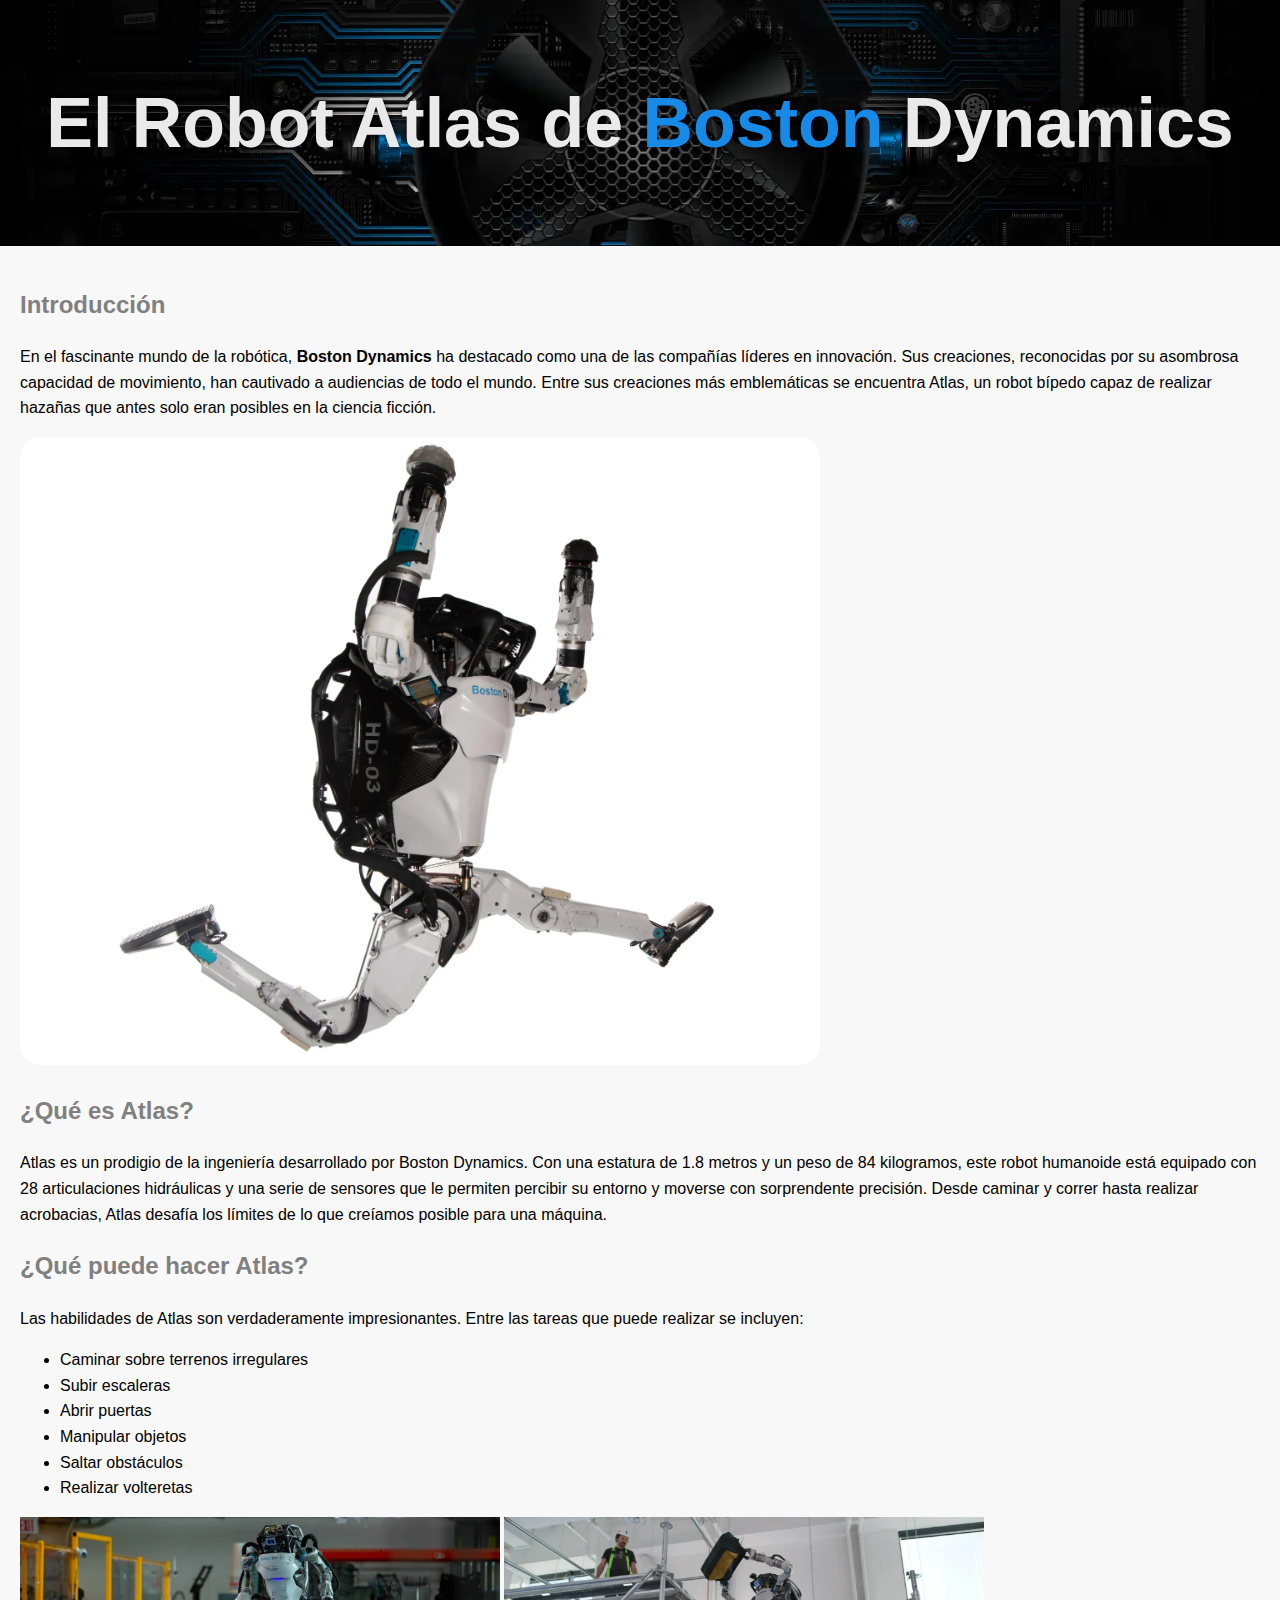
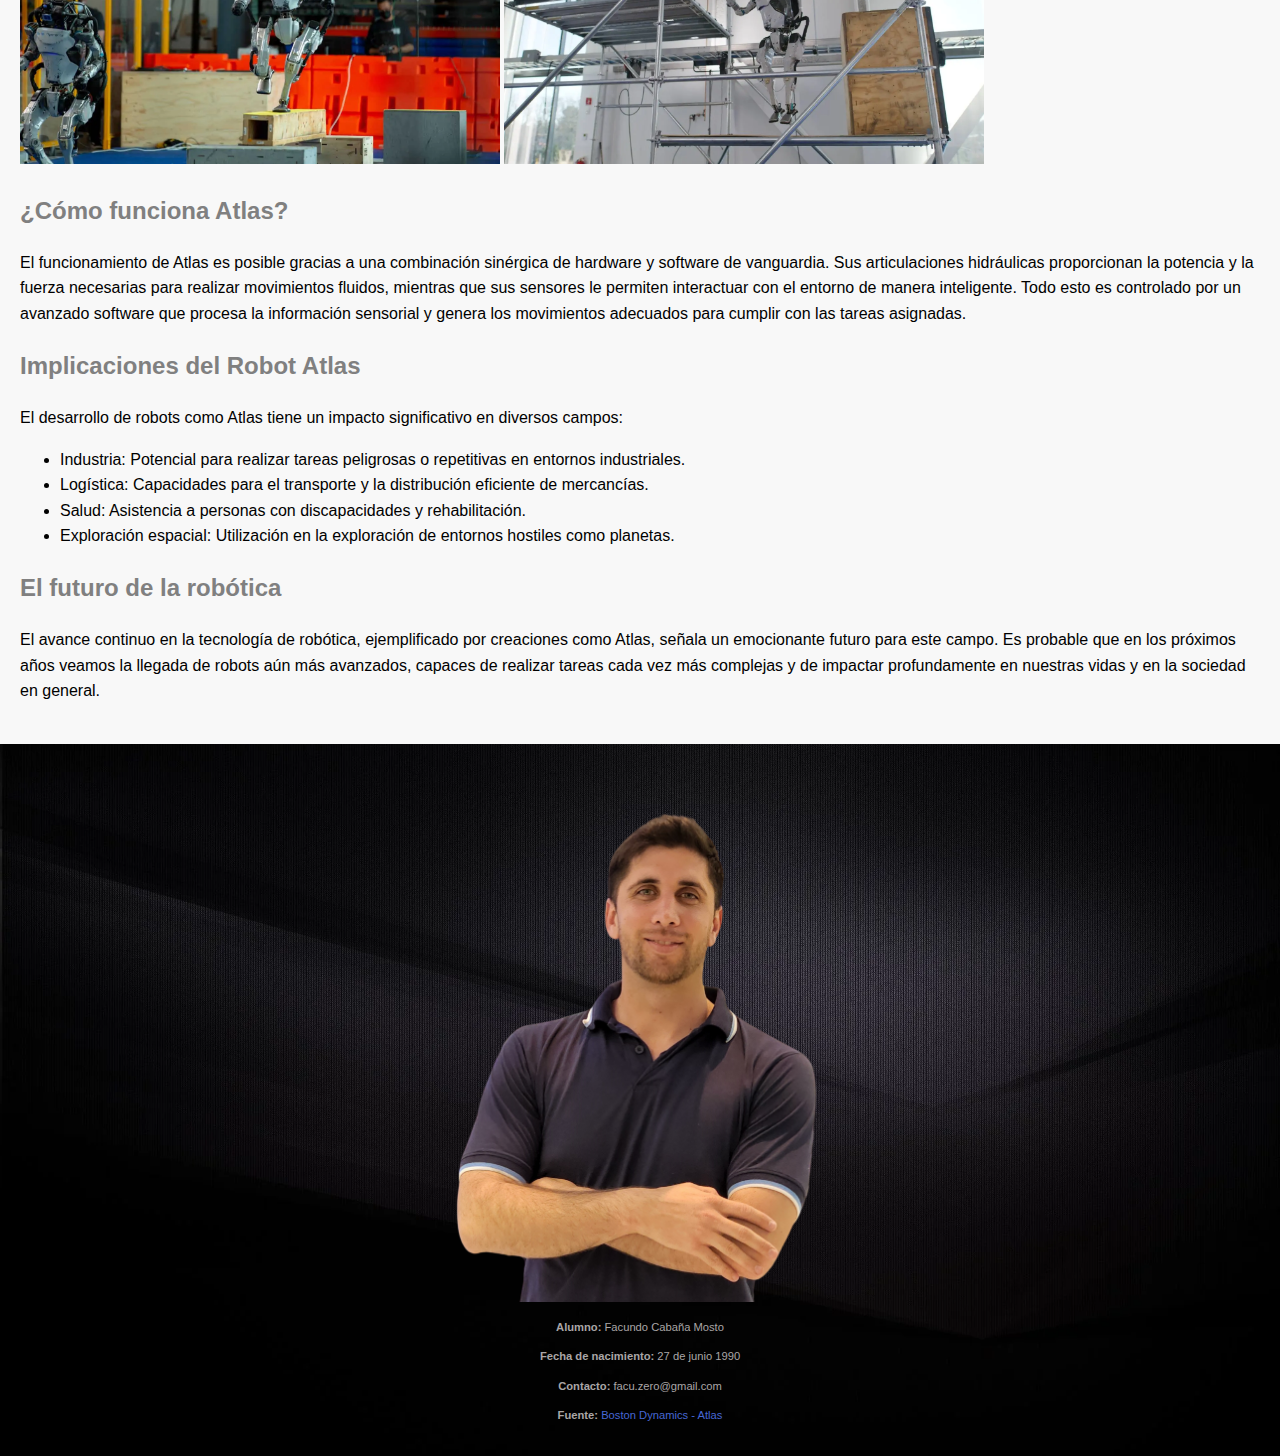
==== TP1/index.html @ c6ea95d4 "Se realiza TP 1" ====
<!DOCTYPE html>
<html lang="es">

<head>
    <!-- codificación de caracteres utilizada -->
    <meta charset="UTF-8">
    <!-- Sitio web responsivos -->
    <meta name="viewport" content="width=device-width, initial-scale=1.0">
    <!-- Autor -->
    <meta name="author" content="Facundo Cabaña Mosto">
    <!-- Descripción del artículo -->
    <meta name="description" content="Artículo sobre el robot Atlas de Boston Dynamics y sus aplicaciones en diversos ámbitos.">
    <!-- Palabras clave para SEO -->
    <meta name="keywords" content="Atlas, Boston Dynamics, robot, robótica, inteligencia artificial, innovación">
    <title>🦾 El Robot Atlas de Boston Dynamics 🦾</title>
    <!-- Enlace al archivo CSS -->
    <link rel="stylesheet" href="./css/style.css">
    <!-- Ícono del sitio -->
    <link rel="icon" href="./img/favicon.ico" sizes="32x32">
</head>

<body>

    <header>
        <!-- Título del artículo -->
        <h1>El Robot Atlas de <span class="titulo-boston">Boston</span> Dynamics</h1>
    </header>

    <main>
        <!-- Introducción -->
        <section id="introduccion">
            <h2>Introducción</h2>
            <p>En el fascinante mundo de la robótica, <strong>Boston Dynamics</strong> ha destacado como una de las compañías líderes en innovación. Sus creaciones, reconocidas por su asombrosa capacidad de movimiento, han cautivado a audiencias de todo el mundo. Entre sus creaciones más emblemáticas se encuentra Atlas, un robot bípedo capaz de realizar hazañas que antes solo eran posibles en la ciencia ficción.</p>
            <!-- Imagen destacada -->
            <img class="imagen-destacada" src="./img/atlas.webp" alt="Imagen del robot Atlas de Boston Dynamics">
        </section>

        <!-- Sección: ¿Qué es Atlas? -->
        <section id="que-es-atlas">
            <h2>¿Qué es Atlas?</h2>
            <article>
                <p>Atlas es un prodigio de la ingeniería desarrollado por Boston Dynamics. Con una estatura de 1.8 metros y un peso de 84 kilogramos, este robot humanoide está equipado con 28 articulaciones hidráulicas y una serie de sensores que le permiten percibir su entorno y moverse con sorprendente precisión. Desde caminar y correr hasta realizar acrobacias, Atlas desafía los límites de lo que creíamos posible para una máquina.</p>
            </article>
        </section>

        <!-- Sección: ¿Qué puede hacer Atlas? -->
        <section id="que-puede-hacer">
            <h2>¿Qué puede hacer Atlas?</h2>
            <article>
                <p>Las habilidades de Atlas son verdaderamente impresionantes. Entre las tareas que puede realizar se incluyen:</p>
                <ul>
                    <li>Caminar sobre terrenos irregulares</li>
                    <li>Subir escaleras</li>
                    <li>Abrir puertas</li>
                    <li>Manipular objetos</li>
                    <li>Saltar obstáculos</li>
                    <li>Realizar volteretas</li>
                </ul>
                <!-- Imágenes ilustrativas -->
                <img class="imagen-robot-caminando" src="./img/atlas-runs-balance-beam-1.webp" alt="Robot Atlas de Boston Dynamics caminando sobre terreno irregular">
                <img class="imagen-robot-salto" src="./img/atlas-throws-while-jumping-1.webp" alt="Robot Atlas de Boston Dynamics saltando para colocar un bolso en una plataforma con altura">
            </article>
        </section>

        <!-- Sección: ¿Cómo funciona Atlas? -->
        <section id="como-funciona">
            <h2>¿Cómo funciona Atlas?</h2>
            <article>
                <p>El funcionamiento de Atlas es posible gracias a una combinación sinérgica de hardware y software de vanguardia. Sus articulaciones hidráulicas proporcionan la potencia y la fuerza necesarias para realizar movimientos fluidos, mientras que sus sensores le permiten interactuar con el entorno de manera inteligente. Todo esto es controlado por un avanzado software que procesa la información sensorial y genera los movimientos adecuados para cumplir con las tareas asignadas.</p>
            </article>
        </section>

        <!-- Sección: Implicaciones del Robot Atlas -->
        <section id="implicaciones">
            <h2>Implicaciones del Robot Atlas</h2>
            <article>
                <p>El desarrollo de robots como Atlas tiene un impacto significativo en diversos campos:</p>
                <ul>
                    <li>Industria: Potencial para realizar tareas peligrosas o repetitivas en entornos industriales.</li>
                    <li>Logística: Capacidades para el transporte y la distribución eficiente de mercancías.</li>
                    <li>Salud: Asistencia a personas con discapacidades y rehabilitación.</li>
                    <li>Exploración espacial: Utilización en la exploración de entornos hostiles como planetas.</li>
                </ul>
            </article>
        </section>

        <!-- Sección: El futuro de la robótica -->
        <section id="futuro">
            <h2>El futuro de la robótica</h2>
            <article>
                <p>El avance continuo en la tecnología de robótica, ejemplificado por creaciones como Atlas, señala un emocionante futuro para este campo. Es probable que en los próximos años veamos la llegada de robots aún más avanzados, capaces de realizar tareas cada vez más complejas y de impactar profundamente en nuestras vidas y en la sociedad en general.</p>
            </article>
        </section>
    </main>

    <footer>
        <!-- Información del autor y fuente -->
        <img class="imgFacu" src="./img/facu_perfil.webp" alt="Imagen del alumno Facundo Cabaña Mosto">
        <p><strong>Alumno:</strong> Facundo Cabaña Mosto </p>
        <p><strong>Fecha de nacimiento:</strong> 27 de junio 1990</p> 
        <p><strong>Contacto:</strong> facu.zero@gmail.com</p>
        <p><strong>Fuente:</strong> <a class="linkFuente" href="https://www.bostondynamics.com/atlas" target="_blank">Boston Dynamics - Atlas</a></p>
    </footer>

</body>
</html>
---- TP1/css/style.css ----
body {
    font-family: Arial, sans-serif;
    margin: 0;
    padding: 0;
    background-color: #f8f8f8;
    color: #333;
    line-height: 1.6;
    text-decoration: none;
    color: inherit;
}
header {
    background-image: url('../img/background2.webp');
    color: #fff;
    padding: 20px;
    text-align: center;
    background-size: cover; /* Ajusta el tamaño de la imagen para cubrir todo el área del footer */
    background-position: center; /* Centra la imagen dentro del footer */
    background-repeat: no-repeat; /* Evita que la imagen se repita */
    text-shadow: 0px 0px 5px rgba(0,0,0,0.64);

}

main {
    padding: 20px;
}
.titulo-boston{
    color: rgb(23, 137, 230);
}
h1 {
    color: #ebeaea;
    font-size: 70px;
}

.imagen-destacada{
    width: 50rem;
    border-radius: 20px;
}
.imagen-robot-caminando, .imagen-robot-salto{
    width: 30rem;
}

h2, h3 {
    color: #808080;
}
article {
    margin-bottom: 20px;
}
img {
    max-width: 100%;
    height: auto;
}
footer {
    color: #aaa6a6;
    padding: 20px;
    font-size: 0.7rem;
    text-decoration: none;
    background-image: url('../img/background.webp');
    background-size: cover; /* Ajusta el tamaño de la imagen para cubrir todo el área del footer */
    background-position: center; /* Centra la imagen dentro del footer */
    background-repeat: no-repeat; /* Evita que la imagen se repita */
    align-items: center;
    text-align: center;
}
.linkFuente{
    text-decoration: none;
    color: rgb(70, 103, 212);
}

.imgFacu{
    width: 400px;
}
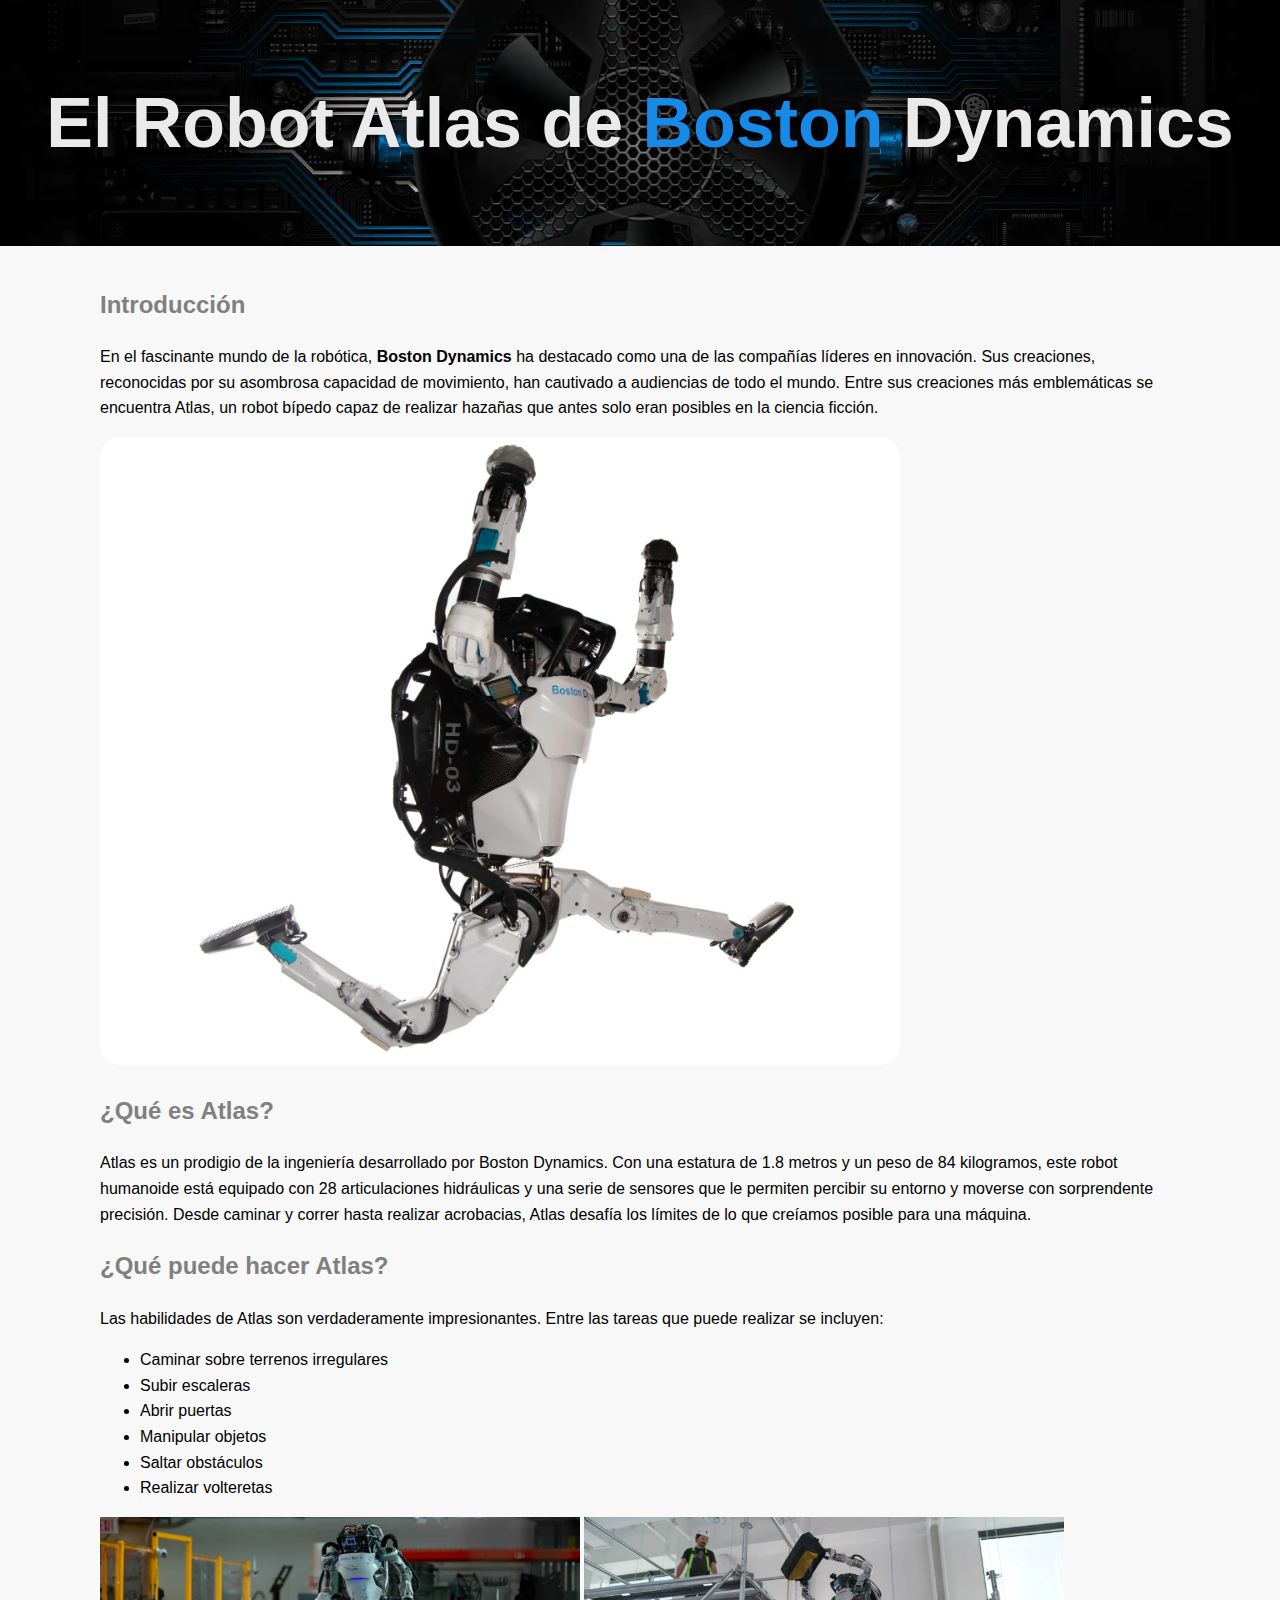
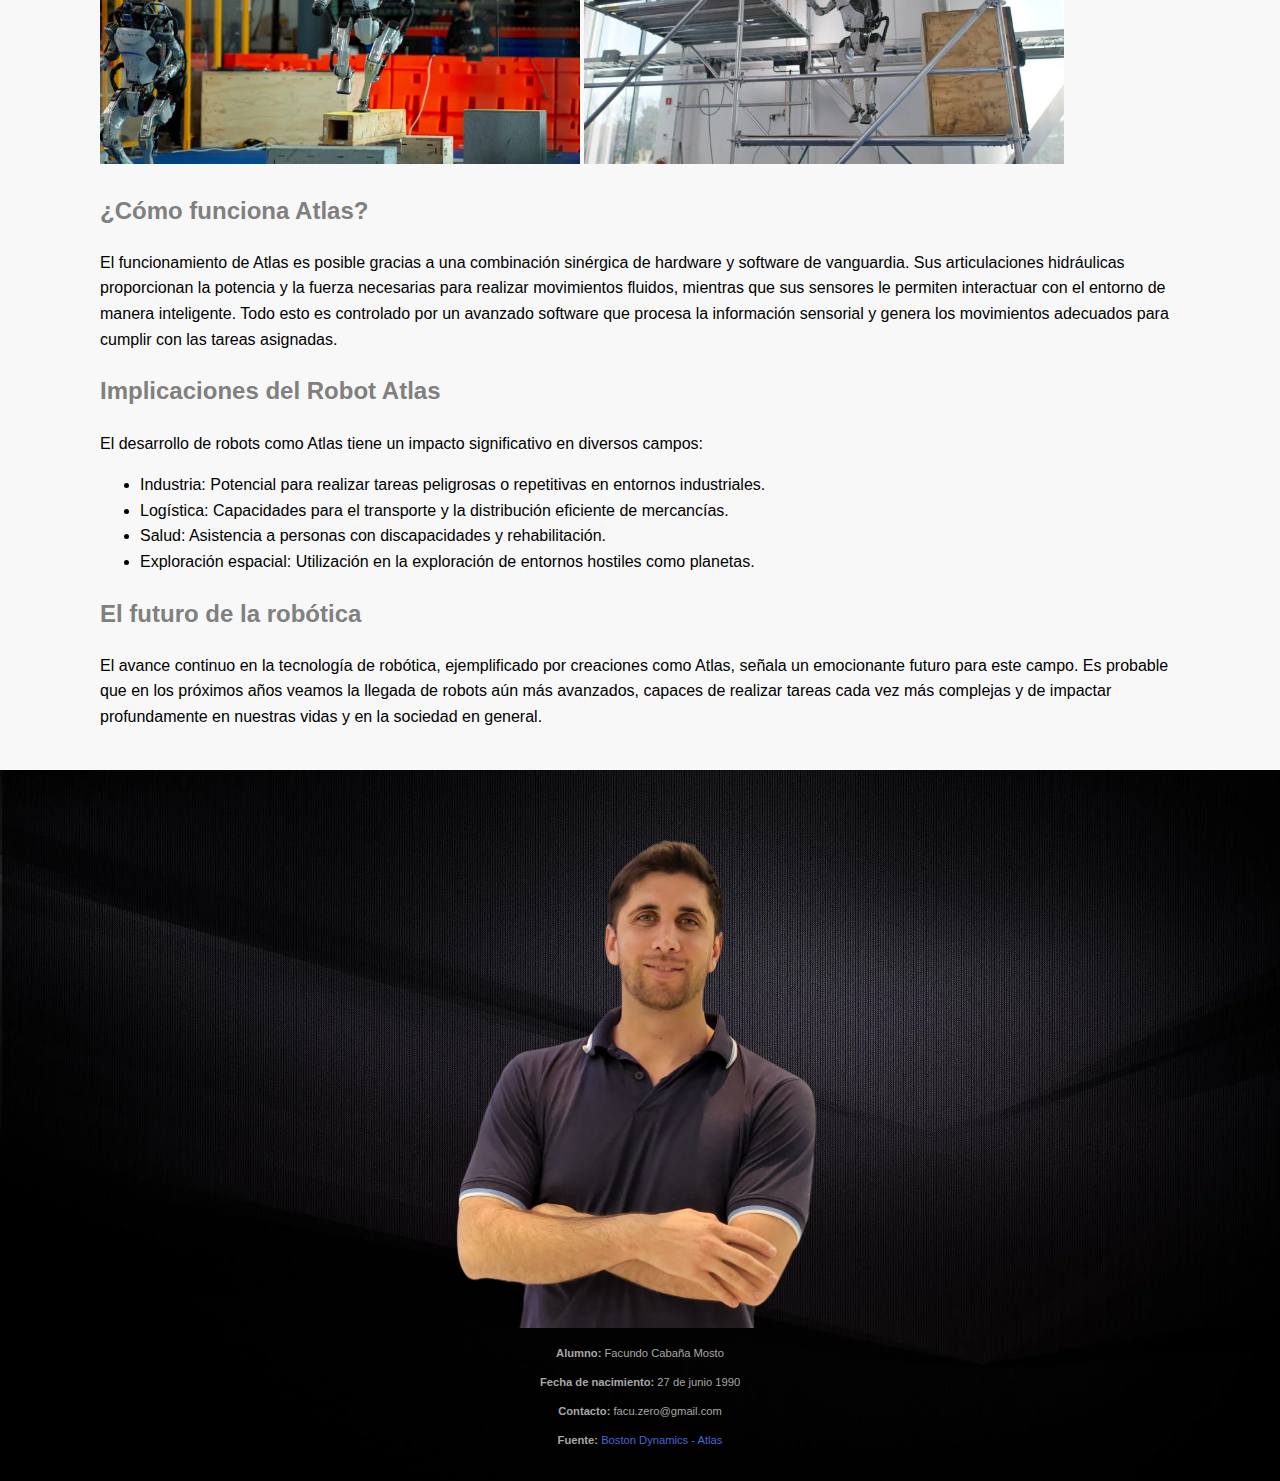
==== commit d87fe545: "Se realiza Desafio 5" ====
--- a/TP1/index.html
+++ b/TP1/index.html
@@ -96,10 +96,12 @@
     <footer>
         <!-- Información del autor y fuente -->
         <img class="imgFacu" src="./img/facu_perfil.webp" alt="Imagen del alumno Facundo Cabaña Mosto">
-        <p><strong>Alumno:</strong> Facundo Cabaña Mosto </p>
-        <p><strong>Fecha de nacimiento:</strong> 27 de junio 1990</p> 
-        <p><strong>Contacto:</strong> facu.zero@gmail.com</p>
-        <p><strong>Fuente:</strong> <a class="linkFuente" href="https://www.bostondynamics.com/atlas" target="_blank">Boston Dynamics - Atlas</a></p>
+        <ul>
+            <li><p><strong>Alumno:</strong> Facundo Cabaña Mosto </p></li>
+            <li><p><strong>Fecha de nacimiento:</strong> 27 de junio 1990</p> </li>
+            <li><p><strong>Contacto:</strong> facu.zero@gmail.com</p> </li>
+            <li><p><strong>Fuente:</strong> <a class="linkFuente" href="https://www.bostondynamics.com/atlas" target="_blank">Boston Dynamics - Atlas</a></p></li>
+        </ul>
     </footer>
 
 </body>
--- a/TP1/css/style.css
+++ b/TP1/css/style.css
@@ -22,6 +22,9 @@
 
 main {
     padding: 20px;
+    margin-left: 5rem;
+    margin-right: 5rem;
+
 }
 .titulo-boston{
     color: rgb(23, 137, 230);
@@ -68,4 +71,11 @@
 
 .imgFacu{
     width: 400px;
+}
+footer ul {
+    list-style: none;
+    padding: 0;
+}
+footer li {
+    margin-bottom: 10px;
 }